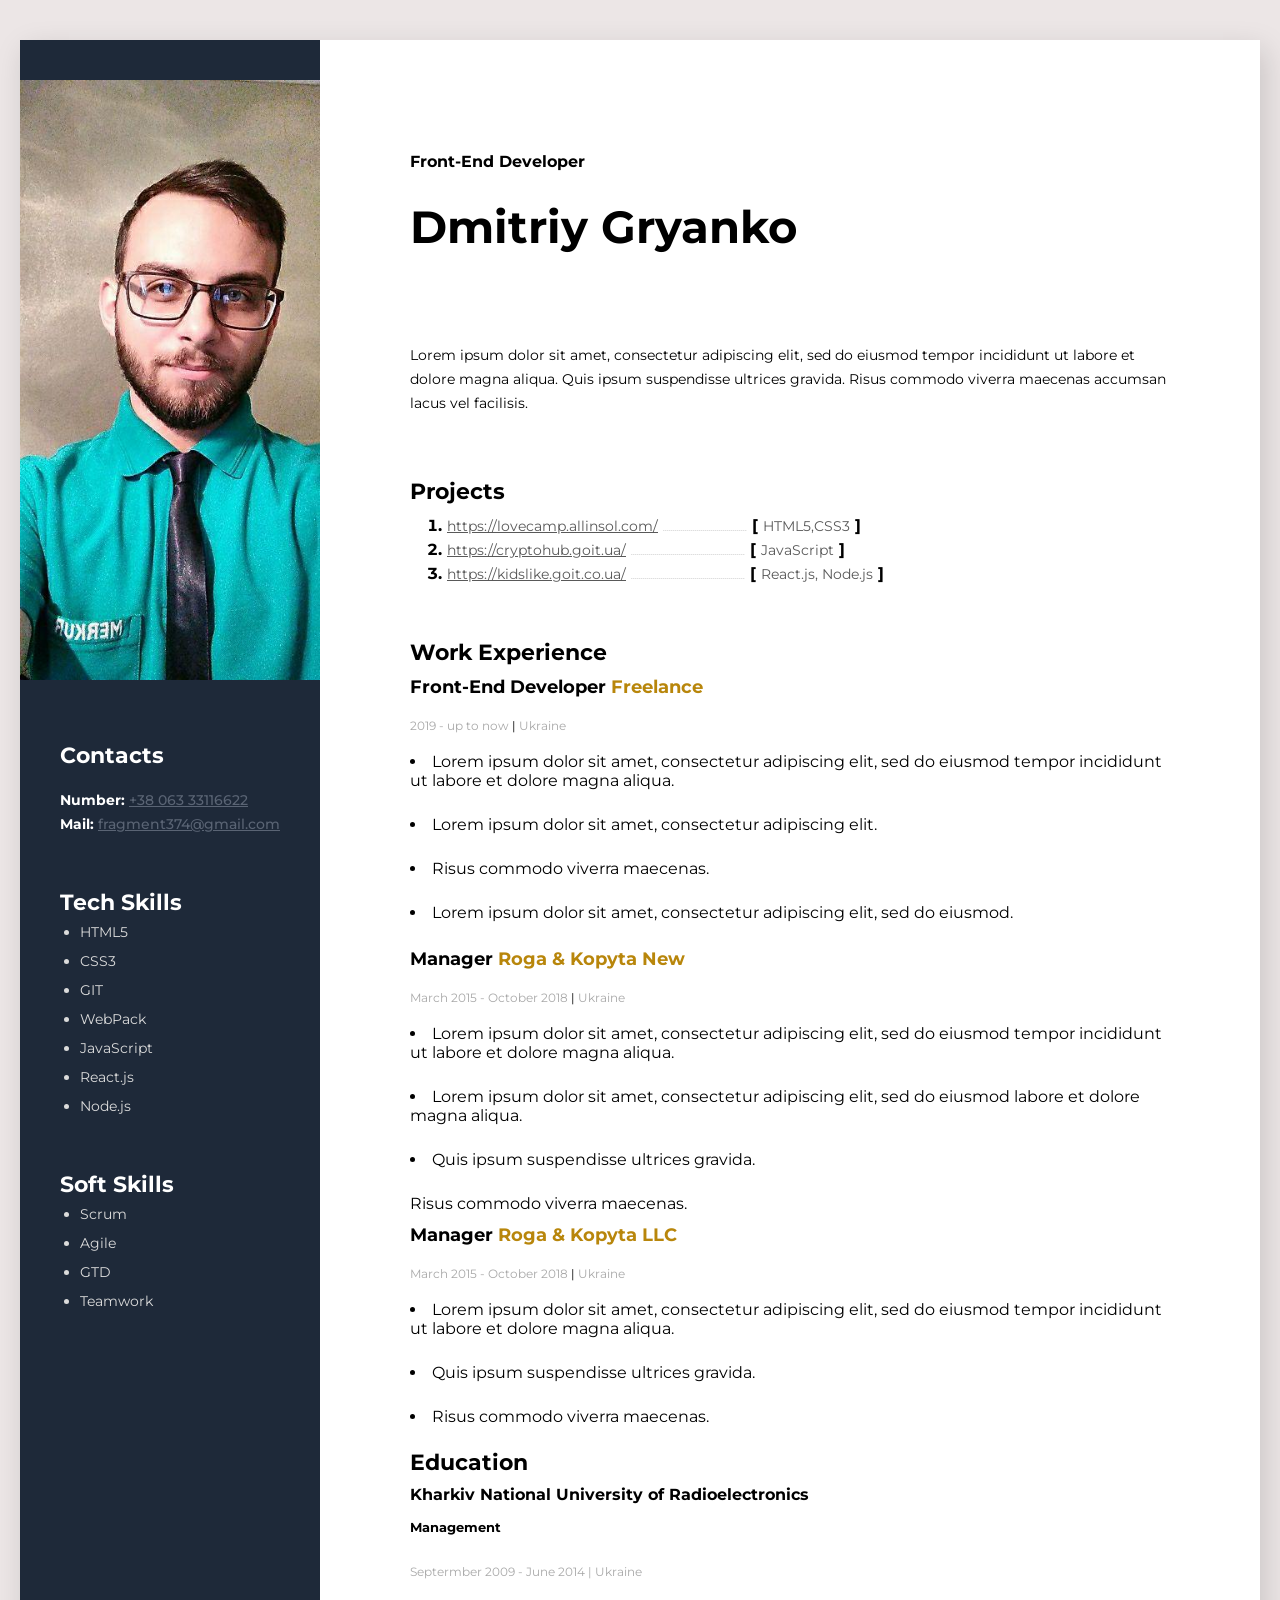
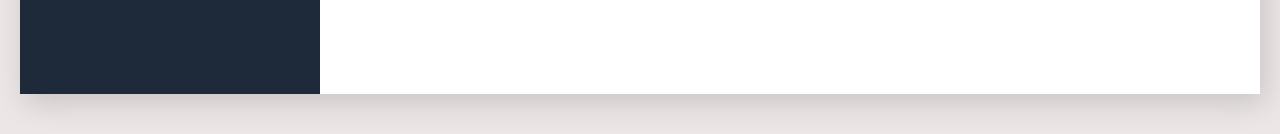
==== Resume/Index.html @ 7e2bef15 "Update projects. Upload files" ====
<!DOCTYPE html>
<html lang="en">
<head>
    <meta charset="UTF-8">
    <meta name="viewport" content="width=device-width, initial-scale=1.0">
    <title>Resume</title>
    <link rel="stylesheet" href="./CSS/style.css">
    <link href="https://fonts.googleapis.com/css2?family=Montserrat&display=swap" rel="stylesheet">
</head>
<body>
    <!-- Main container -->
    <div class="wrapper">
        <aside class="sidebar">
            <img class="my-photo" src="./img/my_photo.jpg" alt="My photo">

            <!--Contacts container-->
            <div class="contacts-container">
                <h3 class="contacts-title">Contacts</h3>
                <div>
                    <span class="cont-link-type"> Number:</span>                        
                     <a class="contact-link" href="tel:38 063 33116622">+38 063 33116622</a>
                </div>
                <div>
                    <span class="cont-link-type">Mail:</span>                        
                     <a class="contact-link" href="mailto:fragment374@gmail.com">fragment374@gmail.com</a>
                </div>                
            </div>

            <!--Tech Skills container-->
            <div>
                <h3 class="skills-title">Tech Skills</h3>
                <ul>
                    <li class="info-skill">HTML5</li>
                    <li class="info-skill">CSS3</li>
                    <li class="info-skill">GIT</li>
                    <li class="info-skill">WebPack</li>                    
                    <li class="info-skill">JavaScript</li>
                    <li class="info-skill">React.js</li>
                    <li class="info-skill">Node.js</li>
                </ul>
                
            </div>
            <!--Soft Skills container-->
            <div>
                <h3 class="skills-title">Soft Skills</h3>
                <ul>
                    <li class="info-skill">Scrum</li>
                    <li class="info-skill">Agile</li>
                    <li class="info-skill">GTD</li>
                    <li class="info-skill">Teamwork</li>                    
                </ul>
        </aside>
            
        <!-- About me container-->
        <div class="about-me-container">
            <!-- About me main info-->
            <div class="info-container">
                <h2 class="prof">Front-End Developer</h2>
                <h1 class="name">Dmitriy Gryanko</h1>

                <p class="description">Lorem ipsum dolor sit amet, consectetur adipiscing elit, sed do eiusmod tempor incididunt ut labore et dolore magna aliqua. Quis ipsum suspendisse ultrices gravida. Risus commodo viverra maecenas accumsan lacus vel facilisis. </p>
            </div>

            <!-- Projects container-->
            <div class="projects-container">
                <h3 class="me-title">Projects</h3>

                <ol>
                    <li class="projects-item"><a class="projects-link" href="https://lovecamp.allinsol.com/">https://lovecamp.allinsol.com/</a>
                        <span class="dots">..........................................</span>
                        <span><b>[ <span class="t-name">HTML5,CSS3</span> ]</b></span>
                    </li>
                    <li class="projects-item"><a class="projects-link" href="https://cryptohub.goit.ua/">https://cryptohub.goit.ua/</a>
                        <span class="dots">.........................................................</span>
                        <span><b>[ <span class="t-name">JavaScript</span> ]</b></span>
                    </li>
                    <li class="projects-item"><a class="projects-link" href=https://kidslike.goit.co.ua/">https://kidslike.goit.co.ua/</a>
                        <span class="dots">.........................................................</span>
                        <span><b>[ <span class="t-name">React.js, Node.js</span> ]</b></span>
                    </li>
                </ol>
            </div>

            <!-- Work Experience-->
            <div>
                <h3 class="me-title">Work Experience</h3>

                <!-- company 1-->
                <div>
                    <h4 class="prof-title">Front-End Developer <span class="company">Freelance</span> </h4>
                    <span class="prof-period">
                        2019 - up to now <span class="div">|</span> Ukraine
                    </span>

                    <ul class="duties">
                        <li class="p-duties">Lorem ipsum dolor sit amet, consectetur adipiscing elit, sed do eiusmod tempor incididunt ut labore et dolore magna aliqua. </li>
                        <li class="p-duties">Lorem ipsum dolor sit amet, consectetur adipiscing elit.</li>
                        <li class="p-duties">Risus commodo viverra maecenas.</li>
                        <li class="p-duties">Lorem ipsum dolor sit amet, consectetur adipiscing elit, sed do eiusmod.</li>
                    </ul>

                </div>

                  <!-- company 2-->
                  <div>
                    <h4 class="prof-title">Manager <span class="company">Roga & Kopyta New</span></h4>
                    <span class="prof-period">
                        March 2015 - October 2018 <span class="div">|</span> Ukraine
                    </span>

                    <ul class="duties">
                        <li class="p-duties">Lorem ipsum dolor sit amet, consectetur adipiscing elit, sed do eiusmod tempor incididunt ut labore et dolore magna aliqua. </li>
                        <li class="p-duties">Lorem ipsum dolor sit amet, consectetur adipiscing elit, sed do eiusmod labore et dolore magna aliqua. </li>
                        <li class="p-duties">Quis ipsum suspendisse ultrices gravida.</li>
                        <Risus class="p-duties">Risus commodo viverra maecenas.</li>            
                    </ul>

                </div>

                </div>

                <!-- company 3-->
                <div>
                <h4 class="prof-title">Manager <span class="company">Roga & Kopyta LLC</span></h4>
                <span class="prof-period">
                    March 2015 - October 2018 <span class="div">|</span> Ukraine
                </span>

                <ul class="duties">
                    <li class="p-duties">Lorem ipsum dolor sit amet, consectetur adipiscing elit, sed do eiusmod tempor incididunt ut labore et dolore magna aliqua. </li>
                    <li class="p-duties">Quis ipsum suspendisse ultrices gravida.</li>
                    <li class="p-duties">Risus commodo viverra maecenas.</li>                  
                </ul>

                </div>

            <!-- Education-->
            <div>
                <h3 class="me-title">Education</h3>

                <!-- University-->
                <div>
                    <h4 class="ed-duties">Kharkiv National University of Radioelectronics</h4>
                    <h5 class="e-duties">Management</h5>
                    <span class="prof-period">
                        Septermber 2009 - June 2014 | Ukraine
                    </span>            

                </div>

            </div>

        </div>
    </div>

</body>
</html>
---- Resume/CSS/style.css ----
*{
    padding: 0;
    margin: 0;
    box-sizing: border-box;
}
body {
    font-family: 'Montserrat', sans-serif;
    background-color: #ece6e6;
    padding-left: 20px;
    padding-right: 20px;
    padding-bottom: 40px;
    padding-top: 40px;
}
.wrapper {
    background-color: #ffffff;
    display: flex;
    flex-direction: row;
    max-width: 1280px;
    margin: 0 auto;
    box-shadow: 5px 9px 28px rgba(0, 0, 0, 0.15);
}
.sidebar {
    background-color: #1e2939;
    width: 400px;
    padding-top: 40px;
    padding-bottom: 40px;
}
.my-photo {
    width: 300px;
}
.about-me-container {
    padding-left: 90px;
    padding-right: 90px;
    padding-top: 110px;
    padding-bottom: 110px;
}
.contacts-container {
    margin-top: 60px;
    margin-left: 40px;
    margin-right: 40px;
}
.contacts-title {
    font-size: 22px;
    font-weight: 700;
    line-height: 24px;
    color: rgb(255, 255, 255);
    margin-bottom: 20px;
}
.contact-link {
    font-size: 14px;
    font-weight: 500;
    line-height: 24px;
    color: #5a6474;
}
.cont-link-type {
    font-size: 14px;
    font-weight: 700;
    line-height: 24px;
    color: rgb(255, 255, 255);
}
.skills-title {
    font-size: 22px;
    font-weight: 700;
    line-height: 24px;
    color: rgb(255, 255, 255);
    margin-left: 40px;
    margin-right: 40px;
    margin-top: 55px;
}
.info-skill {
    font-size: 14px;
    font-weight: 400;
    line-height: 24px;
    color: rgb(219, 219, 219);
    margin-left: 60px;
    margin-right: 40px;
    margin-top: 5px;
}
.prof {
    font-size: 16px;
    font-weight: 700;
    line-height: 24px;
    margin-bottom: 25px;
}
.name {
    font-size: 45px;
    font-weight: 700;
    margin-bottom: 89px;
}
.description {
    font-size: 14px;
    font-weight: 400;
    line-height: 24px;
}
.info-container {
    margin-bottom: 65px;
}
.me-title {
    font-size: 22px;
    font-weight: 700;
    line-height: 24px;
    margin-bottom: 10px;
}
.projects-link {
    color: #595959;
    font-size: 14px;
    font-weight: 400;
    line-height: 24px;
}
.t-name {
    color: #595959;
    font-size: 14px;
    font-weight: 400;
    line-height: 24px;
}
.dots {
    font-size: 10px;
    font-weight: 100;
}
.projects-item {
    font-weight: 700;
    margin-left: 17px;
    list-style-position: inside;
}
.projects-container {
    margin-bottom: 55px;
}
.prof-title {
    font-size: 18px;
    font-weight: 700;
    line-height: 24px;
    margin-top: 10px;
    margin-bottom: 15px;
}
.company {
    color: darkgoldenrod ;
}
.prof-period {
    color: darkgrey;
    font-size: 12px;
    font-weight: 400;
    line-height: 24px;
}
.div {
    color: black;
}
.duties {
    margin-top: 14px;
}
.p-duties {
    margin-bottom: 25px;
    list-style-position: inside;
}
.e-duties {
    font-size: 16;
    margin-bottom: 25px
}
.ed-duties {
    font-size: 24;
    margin-bottom: 15px;
}
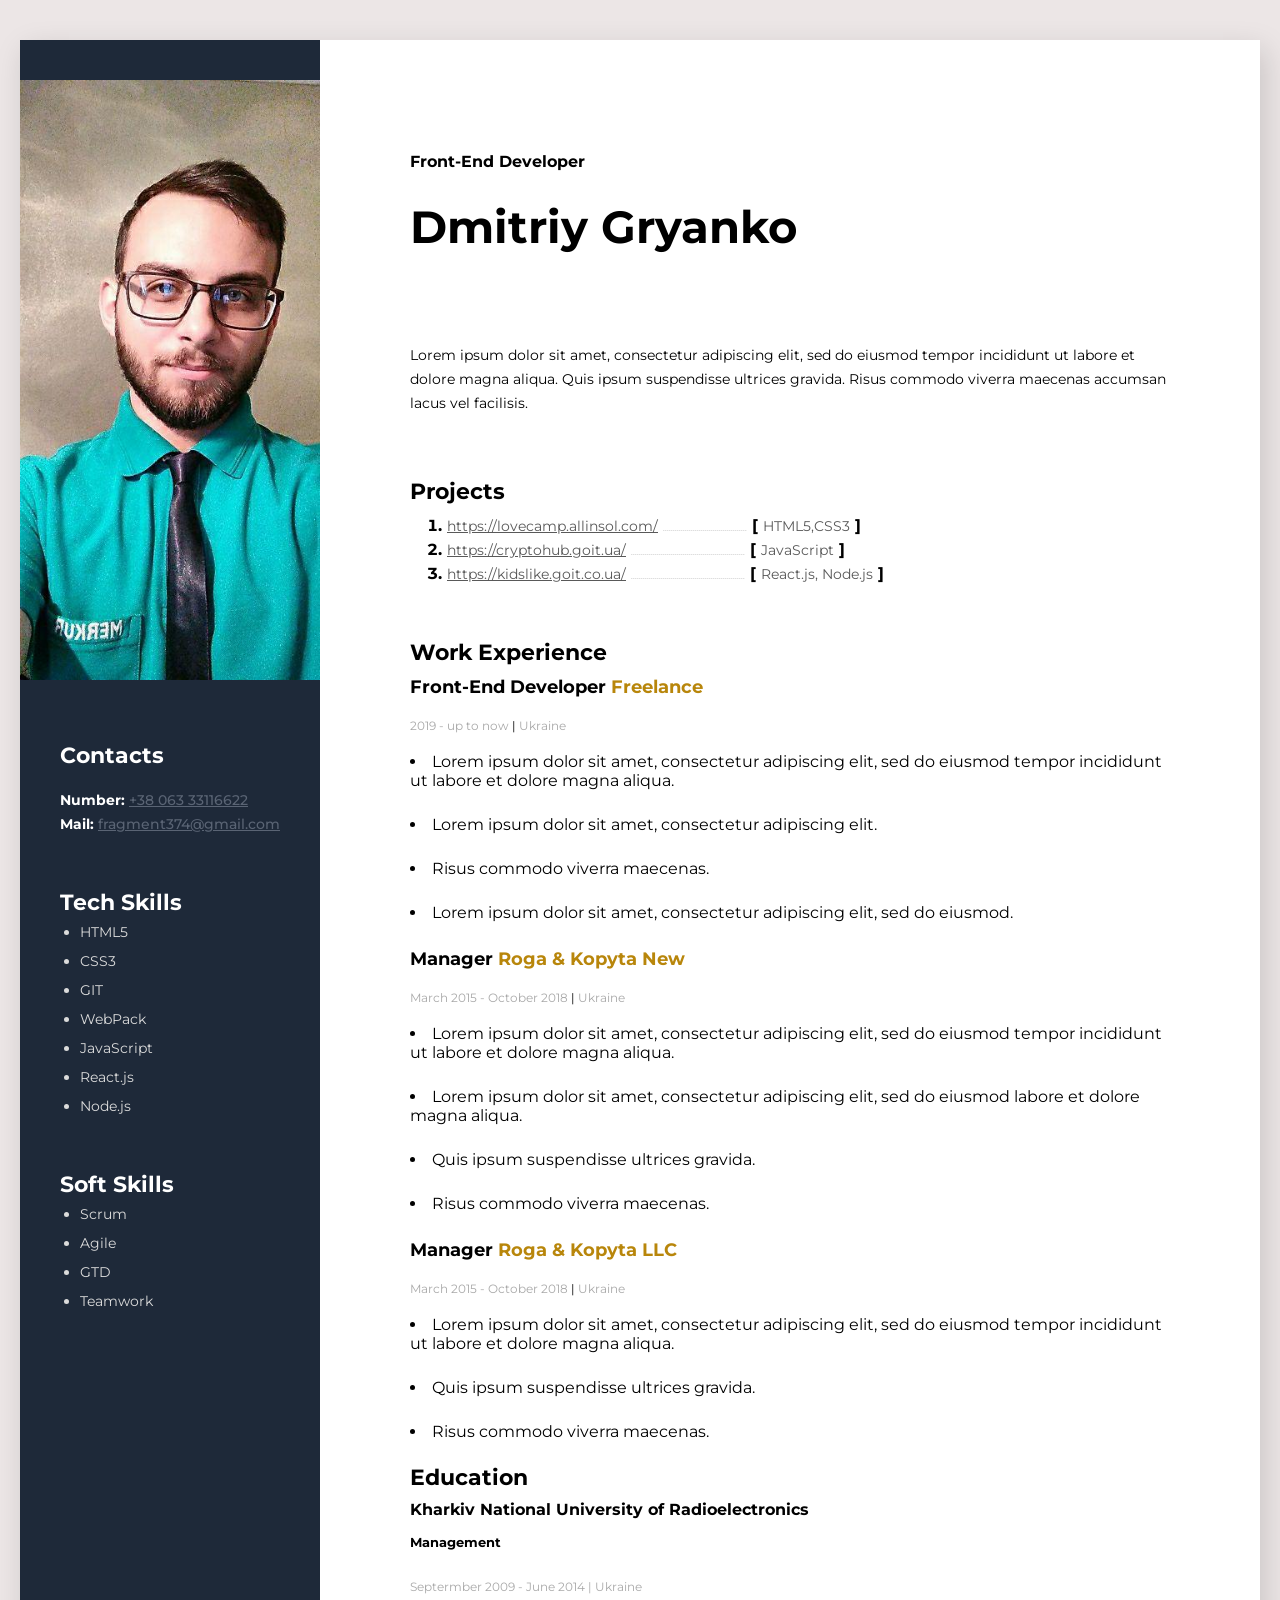
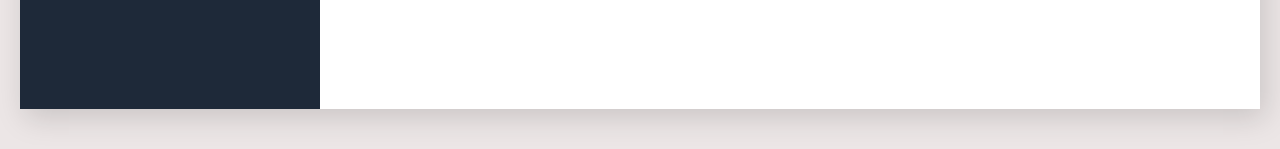
==== commit cb8fefba: "Добавил бургер меню + мелкие исправления ситаемости кода" ====
--- a/Resume/Index.html
+++ b/Resume/Index.html
@@ -112,7 +112,7 @@
                         <li class="p-duties">Lorem ipsum dolor sit amet, consectetur adipiscing elit, sed do eiusmod tempor incididunt ut labore et dolore magna aliqua. </li>
                         <li class="p-duties">Lorem ipsum dolor sit amet, consectetur adipiscing elit, sed do eiusmod labore et dolore magna aliqua. </li>
                         <li class="p-duties">Quis ipsum suspendisse ultrices gravida.</li>
-                        <Risus class="p-duties">Risus commodo viverra maecenas.</li>            
+                        <li class="p-duties">Risus commodo viverra maecenas.</li>            
                     </ul>
 
                 </div>
